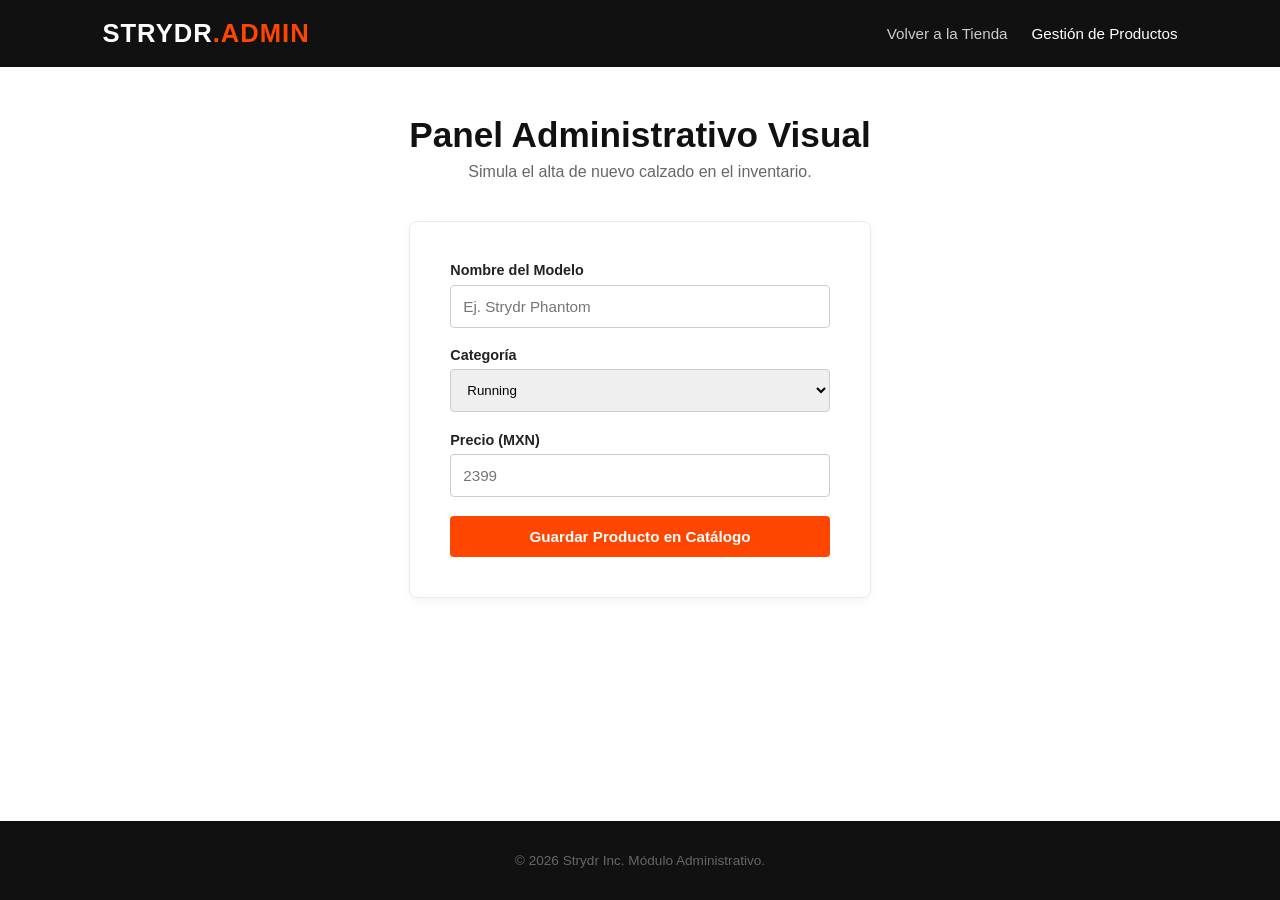
==== admin.html @ 7823e924 "CORRECIONES" ====
<!DOCTYPE html>
<html lang="es">

<head>
    <meta charset="UTF-8">
    <meta name="viewport" content="width=device-width, initial-scale=1.0">
    <title>Strydr | Panel Admin</title>
    <link rel="stylesheet" href="assets/css/styles.css">
</head>

<body>

    <header class="navbar">
        <div class="logo">STRYDR<span>.ADMIN</span></div>
        <nav class="nav-links">
            <a href="index.html">Volver a la Tienda</a>
            <a href="admin.html" class="active">Gestión de Productos</a>
        </nav>
    </header>

    <main class="container">
        <section class="page-header">
            <h2>Panel Administrativo Visual</h2>
            <p class="subtitle">Simula el alta de nuevo calzado en el inventario.</p>
        </section>

        <div class="form-container">
            <form id="adminForm" novalidate>
                <div class="form-group">
                    <label>Nombre del Modelo</label>
                    <input type="text" id="p-name" placeholder="Ej. Strydr Phantom">
                </div>
                <div class="form-group">
                    <label>Categoría</label>
                    <select id="p-cat" style="padding: 0.75rem; border: 1px solid #ccc; border-radius: 4px;">
                        <option>Running</option>
                        <option>Básquetbol</option>
                        <option>Moda Urbana</option>
                        <option>Training</option>
                    </select>
                </div>
                <div class="form-group">
                    <label>Precio (MXN)</label>
                    <input type="text" id="p-price" placeholder="2399">
                </div>
                <button type="submit" class="btn-primary w-full">Guardar Producto en Catálogo</button>
            </form>

            <div id="adminNotice" class="alert success" style="display: none; margin-top: 1rem;">
                ¡Producto agregado al inventario (simulado)! Redirigiendo al catálogo...
            </div>
        </div>
    </main>

    <footer class="footer">
        <p>&copy; 2026 Strydr Inc. Módulo Administrativo.</p>
    </footer>

    <script>
        document.getElementById('adminForm').addEventListener('submit', (e) => {
            e.preventDefault();
            document.getElementById('adminNotice').style.display = 'block';
            setTimeout(() => {
                window.location.href = 'catalogo.html';
            }, 1200);
        });
    </script>
</body>

</html>
---- assets/css/styles.css ----
:root {
  --primary: #111111;
  --accent: #ff4600;
  --bg-light: #f8f9fa;
  --text-main: #222222;
  --text-muted: #666666;
  --white: #ffffff;
}

* {
  margin: 0;
  padding: 0;
  box-sizing: border-box;
  font-family: 'Segoe UI', Roboto, Helvetica, Arial, sans-serif;
}

body {
  background-color: var(--white);
  color: var(--text-main);
  display: flex;
  flex-direction: column;
  min-height: 100vh;
}

/* Navbar */
.navbar {
  display: flex;
  justify-content: space-between;
  align-items: center;
  padding: 1.2rem 8%;
  background-color: var(--primary);
  color: var(--white);
}

.logo {
  font-size: 1.6rem;
  font-weight: 800;
  letter-spacing: 1px;
}

.logo span {
  color: var(--accent);
}

.nav-links {
  display: flex;
  align-items: center;
}

.nav-links a {
  color: #cccccc;
  text-decoration: none;
  margin-left: 1.5rem;
  font-size: 0.95rem;
  transition: color 0.2s ease;
}

.nav-links a:hover,
.nav-links a.active {
  color: var(--white);
}

.nav-links .btn-login {
  background-color: var(--accent);
  color: var(--white);
  padding: 0.5rem 1rem;
  border-radius: 4px;
}

/* Hero Section (Landing Page) */
.hero {
  flex: 1;
  display: flex;
  align-items: center;
  justify-content: center;
  padding: 6rem 8%;
  background: linear-gradient(135deg, #0d0d0d 0%, #1f1f1f 100%);
  color: var(--white);
  text-align: center;
}

.hero-content {
  max-width: 650px;
}

.badge {
  display: inline-block;
  background-color: rgba(255, 70, 0, 0.15);
  color: var(--accent);
  padding: 0.3rem 0.8rem;
  border-radius: 20px;
  font-size: 0.8rem;
  font-weight: 600;
  text-transform: uppercase;
  margin-bottom: 1.2rem;
}

.hero h1 {
  font-size: 3.5rem;
  letter-spacing: 2px;
  margin-bottom: 0.5rem;
}

.tagline {
  font-size: 1.4rem;
  color: var(--accent);
  font-weight: 600;
  margin-bottom: 1rem;
}

.description {
  color: #aaaaaa;
  font-size: 1.05rem;
  line-height: 1.6;
  margin-bottom: 2rem;
}

.hero-actions {
  display: flex;
  gap: 1rem;
  justify-content: center;
}


.container {
  max-width: 1100px;
  margin: 3rem auto;
  padding: 0 1.5rem;
  flex: 1;
}

.page-header {
  text-align: center;
  margin-bottom: 2.5rem;
}

.page-header h2 {
  font-size: 2.2rem;
  color: var(--primary);
  margin-bottom: 0.5rem;
}

.subtitle {
  color: var(--text-muted);
  font-size: 1rem;
}


.card-grid {
  display: grid;
  grid-template-columns: repeat(auto-fit, minmax(280px, 1fr));
  gap: 1.5rem;
}

.info-card {
  border: 1px solid #e9ecef;
  border-radius: 8px;
  padding: 1.8rem;
  background-color: var(--white);
  box-shadow: 0 4px 6px rgba(0, 0, 0, 0.03);
}

.info-card h3 {
  margin-bottom: 0.8rem;
  color: var(--accent);
}

.info-card p {
  line-height: 1.6;
  color: var(--text-muted);
}

/* Catálogo */
.product-grid {
  display: grid;
  grid-template-columns: repeat(auto-fit, minmax(240px, 1fr));
  gap: 2rem;
}

.product-card {
  border: 1px solid #e9ecef;
  border-radius: 8px;
  overflow: hidden;
  display: flex;
  flex-direction: column;
  background: var(--white);
  box-shadow: 0 4px 6px rgba(0, 0, 0, 0.04);
  transition: transform 0.2s ease, box-shadow 0.2s ease;
}

.product-card:hover {
  transform: translateY(-4px);
  box-shadow: 0 8px 15px rgba(0, 0, 0, 0.08);
}

.product-thumb {
  height: 180px;
  background-color: #f1f3f5;
  display: flex;
  align-items: center;
  justify-content: center;
  font-size: 1.2rem;
  color: #555;
  font-weight: 600;
}

.product-info {
  padding: 1.2rem;
  display: flex;
  flex-direction: column;
  flex: 1;
}

.product-info h3 {
  font-size: 1.15rem;
  margin-bottom: 0.4rem;
}

.product-info .category {
  font-size: 0.85rem;
  color: var(--text-muted);
  margin-bottom: 0.8rem;
}

.product-info .price {
  font-size: 1.25rem;
  font-weight: 700;
  color: var(--accent);
  margin-bottom: 1.2rem;
}

/* (Contacto / Login / Registro) */
.auth-card,
.form-container {
  max-width: 480px;
  margin: 0 auto;
  background: var(--white);
  border: 1px solid #e9ecef;
  padding: 2.5rem;
  border-radius: 8px;
  box-shadow: 0 4px 10px rgba(0, 0, 0, 0.04);
}

.form-group {
  margin-bottom: 1.2rem;
  display: flex;
  flex-direction: column;
}

.form-group label {
  font-weight: 600;
  font-size: 0.9rem;
  margin-bottom: 0.4rem;
}

.form-group input,
.form-group textarea {
  padding: 0.75rem;
  border: 1px solid #ccc;
  border-radius: 4px;
  font-size: 0.95rem;
}

.form-group input:focus,
.form-group textarea:focus {
  outline: none;
  border-color: var(--accent);
}

.auth-switch {
  text-align: center;
  margin-top: 1.5rem;
  font-size: 0.9rem;
}

.auth-switch a {
  color: var(--accent);
  text-decoration: none;
  font-weight: 600;
}

/* Detalle de Producto */
.back-link {
  display: inline-block;
  margin-bottom: 1.5rem;
  color: var(--accent);
  text-decoration: none;
  font-weight: 600;
}

.detail-container {
  display: flex;
  flex-wrap: wrap;
  gap: 3rem;
  background: var(--white);
  padding: 2rem;
  border: 1px solid #e9ecef;
  border-radius: 8px;
}

.detail-image {
  flex: 1;
  min-width: 280px;
  height: 320px;
  background-color: #f1f3f5;
  border-radius: 8px;
  display: flex;
  align-items: center;
  justify-content: center;
  font-size: 1.5rem;
  color: #888;
}

.detail-info {
  flex: 1.2;
  min-width: 280px;
}

.price-large {
  font-size: 1.8rem;
  font-weight: 700;
  color: var(--accent);
  margin: 0.8rem 0;
}

.detail-desc {
  line-height: 1.6;
  color: var(--text-muted);
  margin-bottom: 1.5rem;
}

.product-meta {
  margin-bottom: 1.5rem;
  font-size: 0.95rem;
}

/* Botones */
.btn-primary,
.btn-secondary {
  display: inline-block;
  padding: 0.75rem 1.5rem;
  border-radius: 4px;
  font-weight: 600;
  text-decoration: none;
  font-size: 0.95rem;
  text-align: center;
  border: none;
  cursor: pointer;
  transition: opacity 0.2s ease, background 0.2s ease;
}

.btn-primary {
  background-color: var(--accent);
  color: var(--white);
}

.btn-primary:hover {
  opacity: 0.9;
}

.btn-secondary {
  border: 1px solid #333333;
  color: #333333;
  background-color: transparent;
}

.btn-secondary:hover {
  background-color: #111111;
  color: var(--white);
}

.w-full {
  width: 100%;
}

/* Alertas Simuladas */
.alert {
  padding: 0.85rem;
  border-radius: 4px;
  margin-top: 1.2rem;
  font-size: 0.9rem;
  text-align: center;
}

.alert.success {
  background-color: #d4edda;
  color: #155724;
  border: 1px solid #c3e6cb;
}

.alert.info {
  background-color: #e2f0d9;
  color: #2b542c;
  border: 1px solid #c9e2b3;
}

.hidden {
  display: none;
}

.social-links {
  text-align: center;
  margin-top: 2rem;
  color: var(--text-muted);
}

.social-links a {
  color: var(--accent);
  text-decoration: none;
  font-weight: 600;
}

/* Footer */
.footer {
  background-color: var(--primary);
  color: var(--text-muted);
  text-align: center;
  padding: 2rem 0;
  font-size: 0.85rem;
  margin-top: auto;
}

/* Badge del Carrito en Navbar */
.cart-badge {
  background-color: var(--accent);
  color: var(--white);
  font-size: 0.75rem;
  padding: 2px 6px;
  border-radius: 50%;
  margin-left: 4px;
}

/* Filtros Visuales */
.filter-container {
  display: flex;
  justify-content: center;
  gap: 0.8rem;
  margin-bottom: 2rem;
  flex-wrap: wrap;
}

.btn-filter {
  padding: 0.5rem 1rem;
  border: 1px solid #ccc;
  background: var(--white);
  border-radius: 20px;
  cursor: pointer;
  font-weight: 600;
  transition: all 0.2s ease;
}

.btn-filter.active,
.btn-filter:hover {
  background-color: var(--primary);
  color: var(--white);
  border-color: var(--primary);
}

/* Tabla de Carrito */
.cart-table {
  width: 100%;
  border-collapse: collapse;
  margin-bottom: 2rem;
}

.cart-table th,
.cart-table td {
  padding: 1rem;
  text-align: left;
  border-bottom: 1px solid #e9ecef;
}

.cart-table th {
  background-color: #f8f9fa;
  font-weight: 700;
}

.cart-summary {
  background: #f8f9fa;
  padding: 1.5rem;
  border-radius: 8px;
  max-width: 350px;
  margin-left: auto;
}

.btn-danger {
  background-color: #dc3545;
  color: white;
  border: none;
  padding: 0.3rem 0.6rem;
  border-radius: 4px;
  cursor: pointer;
}
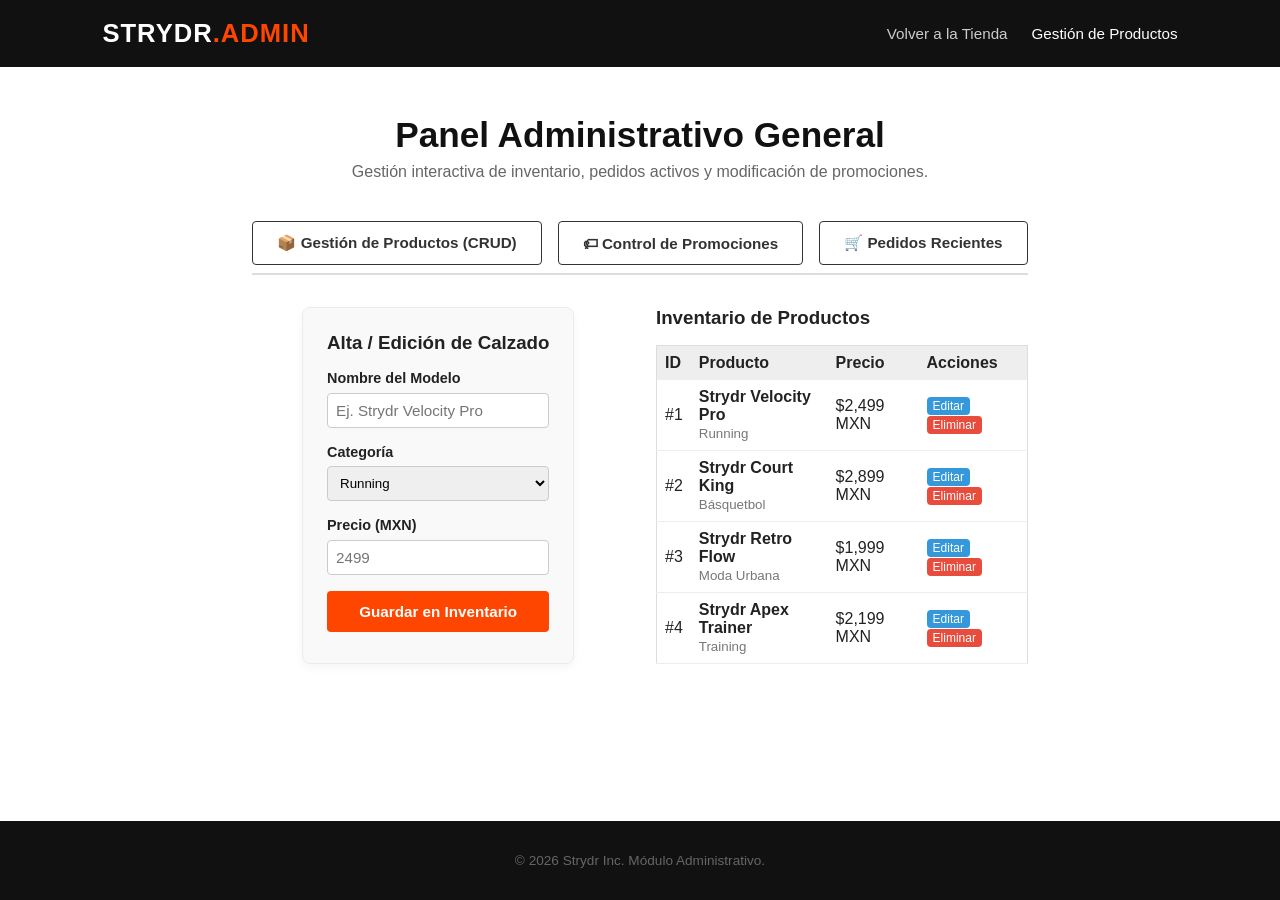
==== commit 084a6c60: "Correcciones" ====
--- a/admin.html
+++ b/admin.html
@@ -20,50 +20,260 @@
 
     <main class="container">
         <section class="page-header">
-            <h2>Panel Administrativo Visual</h2>
-            <p class="subtitle">Simula el alta de nuevo calzado en el inventario.</p>
+            <h2>Panel Administrativo General</h2>
+            <p class="subtitle">Gestión interactiva de inventario, pedidos activos y modificación de promociones.</p>
         </section>
 
-        <div class="form-container">
-            <form id="adminForm" novalidate>
-                <div class="form-group">
-                    <label>Nombre del Modelo</label>
-                    <input type="text" id="p-name" placeholder="Ej. Strydr Phantom">
+        <!-- Navegación por pestañas simples -->
+        <div
+            style="display: flex; gap: 1rem; margin-bottom: 2rem; border-bottom: 2px solid #ddd; padding-bottom: 0.5rem; flex-wrap: wrap;">
+            <button onclick="showTab('productos')" class="btn-secondary" style="cursor: pointer;">📦 Gestión de
+                Productos (CRUD)</button>
+            <button onclick="showTab('promociones')" class="btn-secondary" style="cursor: pointer;">🏷 Control de
+                Promociones</button>
+            <button onclick="showTab('pedidos')" class="btn-secondary" style="cursor: pointer;">🛒 Pedidos
+                Recientes</button>
+        </div>
+
+        <div id="alertNotification" class="alert success"
+            style="display: none; margin-bottom: 1.5rem; background: #2ecc71; color: white; padding: 0.75rem; border-radius: 4px;">
+        </div>
+
+        <!-- MÓDULO 1: GESTIÓN Y ALTA DE PRODUCTOS (CRUD) -->
+        <div id="tab-productos">
+            <div style="display: grid; grid-template-columns: repeat(auto-fit, minmax(300px, 1fr)); gap: 2rem;">
+                <!-- Formulario Alta / Edición -->
+                <div class="form-container" style="background: #f9f9f9; padding: 1.5rem; border-radius: 8px;">
+                    <h3>Alta / Edición de Calzado</h3>
+                    <form id="adminForm" style="margin-top: 1rem;">
+                        <input type="hidden" id="p-id-edit">
+                        <div class="form-group" style="margin-bottom: 1rem;">
+                            <label>Nombre del Modelo</label>
+                            <input type="text" id="p-name" placeholder="Ej. Strydr Velocity Pro" required
+                                style="width: 100%; padding: 0.5rem; border: 1px solid #ccc; border-radius: 4px;">
+                        </div>
+                        <div class="form-group" style="margin-bottom: 1rem;">
+                            <label>Categoría</label>
+                            <select id="p-cat"
+                                style="width: 100%; padding: 0.5rem; border: 1px solid #ccc; border-radius: 4px;">
+                                <option value="Running">Running</option>
+                                <option value="Básquetbol">Básquetbol</option>
+                                <option value="Moda Urbana">Moda Urbana</option>
+                                <option value="Training">Training</option>
+                            </select>
+                        </div>
+                        <div class="form-group" style="margin-bottom: 1rem;">
+                            <label>Precio (MXN)</label>
+                            <input type="number" id="p-price" placeholder="2499" required
+                                style="width: 100%; padding: 0.5rem; border: 1px solid #ccc; border-radius: 4px;">
+                        </div>
+                        <button type="submit" class="btn-primary" style="width: 100%; cursor: pointer;">Guardar en
+                            Inventario</button>
+                    </form>
                 </div>
-                <div class="form-group">
-                    <label>Categoría</label>
-                    <select id="p-cat" style="padding: 0.75rem; border: 1px solid #ccc; border-radius: 4px;">
-                        <option>Running</option>
-                        <option>Básquetbol</option>
-                        <option>Moda Urbana</option>
-                        <option>Training</option>
-                    </select>
+
+                <!-- Tabla Inventario -->
+                <div>
+                    <h3>Inventario de Productos</h3>
+                    <div style="overflow-x: auto; margin-top: 1rem;">
+                        <table
+                            style="width: 100%; border-collapse: collapse; background: white; border: 1px solid #ddd;">
+                            <thead>
+                                <tr style="background: #eee; text-align: left;">
+                                    <th style="padding: 0.5rem;">ID</th>
+                                    <th style="padding: 0.5rem;">Producto</th>
+                                    <th style="padding: 0.5rem;">Precio</th>
+                                    <th style="padding: 0.5rem;">Acciones</th>
+                                </tr>
+                            </thead>
+                            <tbody id="inventoryTableBody">
+                                <!-- Render dinámico -->
+                            </tbody>
+                        </table>
+                    </div>
                 </div>
-                <div class="form-group">
-                    <label>Precio (MXN)</label>
-                    <input type="text" id="p-price" placeholder="2399">
-                </div>
-                <button type="submit" class="btn-primary w-full">Guardar Producto en Catálogo</button>
-            </form>
-
-            <div id="adminNotice" class="alert success" style="display: none; margin-top: 1rem;">
-                ¡Producto agregado al inventario (simulado)! Redirigiendo al catálogo...
             </div>
         </div>
+
+        <!-- MÓDULO 2: CONTROL DE PROMOCIONES -->
+        <div id="tab-promociones" style="display: none;">
+            <div class="form-container"
+                style="max-width: 550px; background: #f9f9f9; padding: 1.5rem; border-radius: 8px;">
+                <h3>Modificar Promoción de Calzado</h3>
+                <form id="promoForm" style="margin-top: 1rem;">
+                    <div class="form-group" style="margin-bottom: 1rem;">
+                        <label>Seleccionar Calzado:</label>
+                        <select id="promo-product"
+                            style="width: 100%; padding: 0.5rem; font-weight: bold; border: 1px solid #ccc; border-radius: 4px;">
+                            <option value="1">1. Strydr Velocity Pro</option>
+                            <option value="2">2. Strydr Court King</option>
+                            <option value="3">3. Strydr Retro Flow</option>
+                            <option value="4">4. Strydr Apex Trainer</option>
+                            <option value="5">5. Strydr Air Marathon</option>
+                            <option value="6">6. Strydr Slam Dunk</option>
+                            <option value="7">7. Strydr Urban Street</option>
+                            <option value="8">8. Strydr Power Lift</option>
+                        </select>
+                    </div>
+
+                    <div class="form-group" style="margin-bottom: 1rem;">
+                        <label>Nueva Etiqueta Promocional:</label>
+                        <select id="promo-tag"
+                            style="width: 100%; padding: 0.5rem; border: 1px solid #ccc; border-radius: 4px;">
+                            <option value="none">Sin Promoción (Estándar)</option>
+                            <option value="Nuevo">🔥 Nuevo Lanzamiento</option>
+                            <option value="Oferta">⚡ Oferta Especial</option>
+                            <option value="15% Descuento">🏷 15% Descuento</option>
+                            <option value="20% Descuento">🏷 20% Descuento</option>
+                        </select>
+                    </div>
+
+                    <button type="submit" class="btn-primary" style="width: 100%; cursor: pointer;">Actualizar
+                        Promoción</button>
+                </form>
+            </div>
+        </div>
+
+        <!-- MÓDULO 3: PEDIDOS RECIENTES -->
+        <div id="tab-pedidos" style="display: none;">
+            <h3>Resumen de Pedidos del Sistema</h3>
+            <table style="width: 100%; border-collapse: collapse; margin-top: 1rem; background: white;">
+                <thead>
+                    <tr style="background: #eee; text-align: left;">
+                        <th style="padding: 0.5rem;">ID Pedido</th>
+                        <th style="padding: 0.5rem;">Cliente</th>
+                        <th style="padding: 0.5rem;">Total</th>
+                        <th style="padding: 0.5rem;">Estado</th>
+                    </tr>
+                </thead>
+                <tbody>
+                    <tr style="border-bottom: 1px solid #ddd;">
+                        <td style="padding: 0.5rem;">#ORD-9021</td>
+                        <td style="padding: 0.5rem;">Brayan López</td>
+                        <td style="padding: 0.5rem;">$2,499 MXN</td>
+                        <td style="padding: 0.5rem;"><span
+                                style="background: #2ecc71; color: white; padding: 2px 6px; border-radius: 4px; font-size: 0.8rem;">Completado</span>
+                        </td>
+                    </tr>
+                    <tr style="border-bottom: 1px solid #ddd;">
+                        <td style="padding: 0.5rem;">#ORD-9022</td>
+                        <td style="padding: 0.5rem;">María Gómez</td>
+                        <td style="padding: 0.5rem;">$4,898 MXN</td>
+                        <td style="padding: 0.5rem;"><span
+                                style="background: #f39c12; color: white; padding: 2px 6px; border-radius: 4px; font-size: 0.8rem;">En
+                                Proceso</span></td>
+                    </tr>
+                </tbody>
+            </table>
+        </div>
     </main>
 
-    <footer class="footer">
+    <footer class="footer" style="margin-top: 4rem;">
         <p>&copy; 2026 Strydr Inc. Módulo Administrativo.</p>
     </footer>
 
     <script>
+        const initialProducts = [
+            { id: 1, name: 'Strydr Velocity Pro', category: 'Running', price: 2499 },
+            { id: 2, name: 'Strydr Court King', category: 'Básquetbol', price: 2899 },
+            { id: 3, name: 'Strydr Retro Flow', category: 'Moda Urbana', price: 1999 },
+            { id: 4, name: 'Strydr Apex Trainer', category: 'Training', price: 2199 }
+        ];
+
+        function getInventory() {
+            return JSON.parse(localStorage.getItem('strydr_inventory')) || initialProducts;
+        }
+
+        function saveInventory(data) {
+            localStorage.setItem('strydr_inventory', JSON.stringify(data));
+        }
+
+        function showAlert(msg) {
+            const box = document.getElementById('alertNotification');
+            box.textContent = msg;
+            box.style.display = 'block';
+            setTimeout(() => { box.style.display = 'none'; }, 2500);
+        }
+
+        function renderInventory() {
+            const items = getInventory();
+            const tbody = document.getElementById('inventoryTableBody');
+            tbody.innerHTML = items.map((item, index) => `
+                <tr style="border-bottom: 1px solid #eee;">
+                    <td style="padding: 0.5rem;">#${item.id}</td>
+                    <td style="padding: 0.5rem;"><strong>${item.name}</strong><br><small style="color:#777;">${item.category}</small></td>
+                    <td style="padding: 0.5rem;">$${item.price.toLocaleString()} MXN</td>
+                    <td style="padding: 0.5rem;">
+                        <button onclick="editProduct(${index})" style="background: #3498db; color: white; border: none; padding: 2px 6px; border-radius: 4px; cursor: pointer; font-size: 0.75rem;">Editar</button>
+                        <button onclick="deleteProduct(${index})" style="background: #e74c3c; color: white; border: none; padding: 2px 6px; border-radius: 4px; cursor: pointer; font-size: 0.75rem;">Eliminar</button>
+                    </td>
+                </tr>
+            `).join('');
+        }
+
+        function deleteProduct(index) {
+            if (confirm('¿Seguro que deseas eliminar este producto del inventario?')) {
+                let items = getInventory();
+                items.splice(index, 1);
+                saveInventory(items);
+                renderInventory();
+                showAlert('¡Producto eliminado con éxito (Simulado)!');
+            }
+        }
+
+        function editProduct(index) {
+            const items = getInventory();
+            const p = items[index];
+            document.getElementById('p-id-edit').value = index;
+            document.getElementById('p-name').value = p.name;
+            document.getElementById('p-cat').value = p.category;
+            document.getElementById('p-price').value = p.price;
+            showAlert('Modo edición activado. Modifica los campos y presiona guardar.');
+        }
+
         document.getElementById('adminForm').addEventListener('submit', (e) => {
             e.preventDefault();
-            document.getElementById('adminNotice').style.display = 'block';
-            setTimeout(() => {
-                window.location.href = 'catalogo.html';
-            }, 1200);
+            const editIndex = document.getElementById('p-id-edit').value;
+            let items = getInventory();
+
+            const name = document.getElementById('p-name').value;
+            const category = document.getElementById('p-cat').value;
+            const price = parseFloat(document.getElementById('p-price').value);
+
+            if (editIndex !== '') {
+                items[editIndex] = { ...items[editIndex], name, category, price };
+                document.getElementById('p-id-edit').value = '';
+                showAlert('¡Producto editado con éxito (Simulado)!');
+            } else {
+                items.push({ id: Date.now(), name, category, price });
+                showAlert('¡Nuevo producto registrado en inventario (Simulado)!');
+            }
+
+            saveInventory(items);
+            document.getElementById('adminForm').reset();
+            renderInventory();
         });
+
+        document.getElementById('promoForm').addEventListener('submit', (e) => {
+            e.preventDefault();
+            const productId = document.getElementById('promo-product').value;
+            const newTag = document.getElementById('promo-tag').value;
+
+            let customPromos = JSON.parse(localStorage.getItem('strydr_promos')) || {};
+            customPromos[productId] = newTag;
+            localStorage.setItem('strydr_promos', JSON.stringify(customPromos));
+
+            showAlert('¡Estado promocional actualizado correctamente (Simulado)! Redirigiendo...');
+            setTimeout(() => { window.location.href = 'catalogo.html'; }, 1000);
+        });
+
+        function showTab(tabName) {
+            document.getElementById('tab-productos').style.display = tabName === 'productos' ? 'block' : 'none';
+            document.getElementById('tab-promociones').style.display = tabName === 'promociones' ? 'block' : 'none';
+            document.getElementById('tab-pedidos').style.display = tabName === 'pedidos' ? 'block' : 'none';
+        }
+
+        document.addEventListener('DOMContentLoaded', renderInventory);
     </script>
 </body>
 
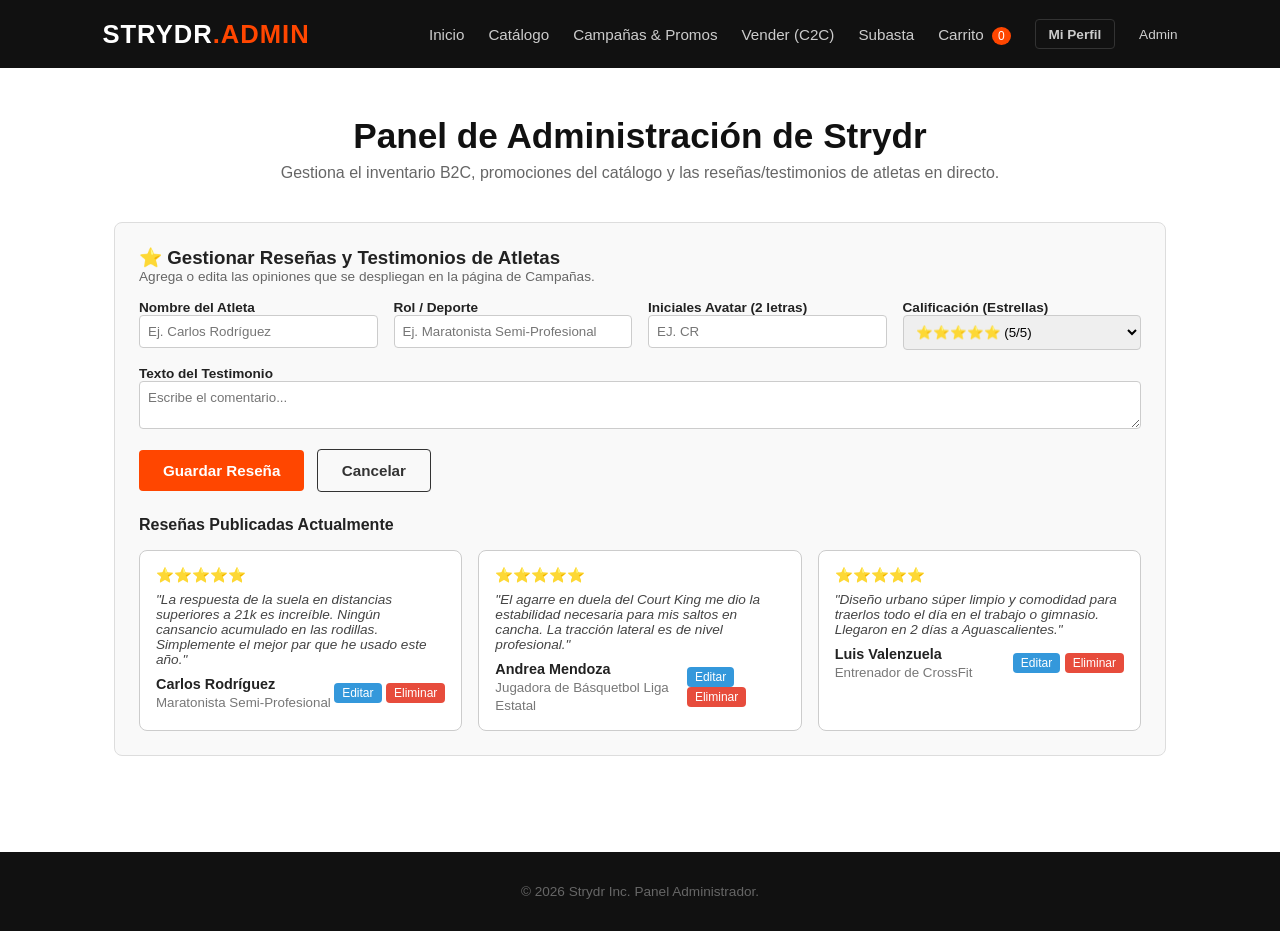
==== commit a58a100a: "correcion" ====
--- a/admin.html
+++ b/admin.html
@@ -4,7 +4,7 @@
 <head>
     <meta charset="UTF-8">
     <meta name="viewport" content="width=device-width, initial-scale=1.0">
-    <title>Strydr | Panel Admin</title>
+    <title>Strydr | Panel Administrador</title>
     <link rel="stylesheet" href="assets/css/styles.css">
 </head>
 
@@ -13,267 +13,181 @@
     <header class="navbar">
         <div class="logo">STRYDR<span>.ADMIN</span></div>
         <nav class="nav-links">
-            <a href="index.html">Volver a la Tienda</a>
-            <a href="admin.html" class="active">Gestión de Productos</a>
+            <a href="index.html">Inicio</a>
+            <a href="catalogo.html">Catálogo</a>
+            <a href="campana.html">Campañas & Promos</a>
+            <a href="publicar.html">Vender (C2C)</a>
+            <a href="subasta.html">Subasta</a>
+            <a href="carrito.html">Carrito <span class="cart-badge" id="cartCount">0</span></a>
+            <a href="perfil.html" class="btn-secondary" style="padding: 0.4rem 0.8rem; font-size: 0.85rem;">Mi
+                Perfil</a>
+            <a href="admin.html" class="active" style="font-size: 0.85rem; opacity: 0.8;">Admin</a>
         </nav>
     </header>
 
     <main class="container">
         <section class="page-header">
-            <h2>Panel Administrativo General</h2>
-            <p class="subtitle">Gestión interactiva de inventario, pedidos activos y modificación de promociones.</p>
+            <h2>Panel de Administración de Strydr</h2>
+            <p class="subtitle">Gestiona el inventario B2C, promociones del catálogo y las reseñas/testimonios de
+                atletas en directo.</p>
         </section>
 
-        <!-- Navegación por pestañas simples -->
-        <div
-            style="display: flex; gap: 1rem; margin-bottom: 2rem; border-bottom: 2px solid #ddd; padding-bottom: 0.5rem; flex-wrap: wrap;">
-            <button onclick="showTab('productos')" class="btn-secondary" style="cursor: pointer;">📦 Gestión de
-                Productos (CRUD)</button>
-            <button onclick="showTab('promociones')" class="btn-secondary" style="cursor: pointer;">🏷 Control de
-                Promociones</button>
-            <button onclick="showTab('pedidos')" class="btn-secondary" style="cursor: pointer;">🛒 Pedidos
-                Recientes</button>
-        </div>
+        <!-- MÓDULO 1: GESTIÓN DE RESEÑAS Y TESTIMONIOS -->
+        <section
+            style="background: #f9f9f9; padding: 1.5rem; border-radius: 8px; margin-bottom: 3rem; border: 1px solid #ddd;">
+            <h3 id="tFormTitle">⭐ Gestionar Reseñas y Testimonios de Atletas</h3>
+            <p style="color: #666; font-size: 0.85rem; margin-bottom: 1rem;">Agrega o edita las opiniones que se
+                despliegan en la página de Campañas.</p>
 
-        <div id="alertNotification" class="alert success"
-            style="display: none; margin-bottom: 1.5rem; background: #2ecc71; color: white; padding: 0.75rem; border-radius: 4px;">
-        </div>
+            <form id="testimonialForm" novalidate
+                style="display: grid; grid-template-columns: repeat(auto-fit, minmax(200px, 1fr)); gap: 1rem; margin-bottom: 1.5rem;">
+                <input type="hidden" id="tEditIndex" value="-1">
+                <div>
+                    <label style="display: block; font-size: 0.85rem; font-weight: bold;">Nombre del Atleta</label>
+                    <input type="text" id="tName" placeholder="Ej. Carlos Rodríguez"
+                        style="width: 100%; padding: 0.5rem; border: 1px solid #ccc; border-radius: 4px;">
+                </div>
+                <div>
+                    <label style="display: block; font-size: 0.85rem; font-weight: bold;">Rol / Deporte</label>
+                    <input type="text" id="tRole" placeholder="Ej. Maratonista Semi-Profesional"
+                        style="width: 100%; padding: 0.5rem; border: 1px solid #ccc; border-radius: 4px;">
+                </div>
+                <div>
+                    <label style="display: block; font-size: 0.85rem; font-weight: bold;">Iniciales Avatar (2
+                        letras)</label>
+                    <input type="text" id="tInitials" placeholder="Ej. CR" maxlength="2"
+                        style="width: 100%; padding: 0.5rem; border: 1px solid #ccc; border-radius: 4px; text-transform: uppercase;">
+                </div>
+                <div>
+                    <label style="display: block; font-size: 0.85rem; font-weight: bold;">Calificación
+                        (Estrellas)</label>
+                    <select id="tStars"
+                        style="width: 100%; padding: 0.5rem; border: 1px solid #ccc; border-radius: 4px;">
+                        <option value="⭐⭐⭐⭐⭐">⭐⭐⭐⭐⭐ (5/5)</option>
+                        <option value="⭐⭐⭐⭐">⭐⭐⭐⭐ (4/5)</option>
+                        <option value="⭐⭐⭐">⭐⭐⭐ (3/5)</option>
+                    </select>
+                </div>
+                <div style="grid-column: 1 / -1;">
+                    <label style="display: block; font-size: 0.85rem; font-weight: bold;">Texto del Testimonio</label>
+                    <textarea id="tText" rows="2" placeholder="Escribe el comentario..."
+                        style="width: 100%; padding: 0.5rem; border: 1px solid #ccc; border-radius: 4px;"></textarea>
+                </div>
+                <div style="grid-column: 1 / -1;">
+                    <button type="submit" id="tSubmitBtn" class="btn-primary" style="cursor: pointer;">Guardar
+                        Reseña</button>
+                    <button type="button" onclick="resetTestimonialForm()" class="btn-secondary"
+                        style="cursor: pointer; margin-left: 0.5rem;">Cancelar</button>
+                </div>
+            </form>
 
-        <!-- MÓDULO 1: GESTIÓN Y ALTA DE PRODUCTOS (CRUD) -->
-        <div id="tab-productos">
-            <div style="display: grid; grid-template-columns: repeat(auto-fit, minmax(300px, 1fr)); gap: 2rem;">
-                <!-- Formulario Alta / Edición -->
-                <div class="form-container" style="background: #f9f9f9; padding: 1.5rem; border-radius: 8px;">
-                    <h3>Alta / Edición de Calzado</h3>
-                    <form id="adminForm" style="margin-top: 1rem;">
-                        <input type="hidden" id="p-id-edit">
-                        <div class="form-group" style="margin-bottom: 1rem;">
-                            <label>Nombre del Modelo</label>
-                            <input type="text" id="p-name" placeholder="Ej. Strydr Velocity Pro" required
-                                style="width: 100%; padding: 0.5rem; border: 1px solid #ccc; border-radius: 4px;">
-                        </div>
-                        <div class="form-group" style="margin-bottom: 1rem;">
-                            <label>Categoría</label>
-                            <select id="p-cat"
-                                style="width: 100%; padding: 0.5rem; border: 1px solid #ccc; border-radius: 4px;">
-                                <option value="Running">Running</option>
-                                <option value="Básquetbol">Básquetbol</option>
-                                <option value="Moda Urbana">Moda Urbana</option>
-                                <option value="Training">Training</option>
-                            </select>
-                        </div>
-                        <div class="form-group" style="margin-bottom: 1rem;">
-                            <label>Precio (MXN)</label>
-                            <input type="number" id="p-price" placeholder="2499" required
-                                style="width: 100%; padding: 0.5rem; border: 1px solid #ccc; border-radius: 4px;">
-                        </div>
-                        <button type="submit" class="btn-primary" style="width: 100%; cursor: pointer;">Guardar en
-                            Inventario</button>
-                    </form>
-                </div>
-
-                <!-- Tabla Inventario -->
-                <div>
-                    <h3>Inventario de Productos</h3>
-                    <div style="overflow-x: auto; margin-top: 1rem;">
-                        <table
-                            style="width: 100%; border-collapse: collapse; background: white; border: 1px solid #ddd;">
-                            <thead>
-                                <tr style="background: #eee; text-align: left;">
-                                    <th style="padding: 0.5rem;">ID</th>
-                                    <th style="padding: 0.5rem;">Producto</th>
-                                    <th style="padding: 0.5rem;">Precio</th>
-                                    <th style="padding: 0.5rem;">Acciones</th>
-                                </tr>
-                            </thead>
-                            <tbody id="inventoryTableBody">
-                                <!-- Render dinámico -->
-                            </tbody>
-                        </table>
-                    </div>
-                </div>
+            <h4>Reseñas Publicadas Actualmente</h4>
+            <div id="adminTestimonialsList"
+                style="display: grid; grid-template-columns: repeat(auto-fit, minmax(260px, 1fr)); gap: 1rem; margin-top: 1rem;">
+                <!-- Lista de testimonios renderizados -->
             </div>
-        </div>
-
-        <!-- MÓDULO 2: CONTROL DE PROMOCIONES -->
-        <div id="tab-promociones" style="display: none;">
-            <div class="form-container"
-                style="max-width: 550px; background: #f9f9f9; padding: 1.5rem; border-radius: 8px;">
-                <h3>Modificar Promoción de Calzado</h3>
-                <form id="promoForm" style="margin-top: 1rem;">
-                    <div class="form-group" style="margin-bottom: 1rem;">
-                        <label>Seleccionar Calzado:</label>
-                        <select id="promo-product"
-                            style="width: 100%; padding: 0.5rem; font-weight: bold; border: 1px solid #ccc; border-radius: 4px;">
-                            <option value="1">1. Strydr Velocity Pro</option>
-                            <option value="2">2. Strydr Court King</option>
-                            <option value="3">3. Strydr Retro Flow</option>
-                            <option value="4">4. Strydr Apex Trainer</option>
-                            <option value="5">5. Strydr Air Marathon</option>
-                            <option value="6">6. Strydr Slam Dunk</option>
-                            <option value="7">7. Strydr Urban Street</option>
-                            <option value="8">8. Strydr Power Lift</option>
-                        </select>
-                    </div>
-
-                    <div class="form-group" style="margin-bottom: 1rem;">
-                        <label>Nueva Etiqueta Promocional:</label>
-                        <select id="promo-tag"
-                            style="width: 100%; padding: 0.5rem; border: 1px solid #ccc; border-radius: 4px;">
-                            <option value="none">Sin Promoción (Estándar)</option>
-                            <option value="Nuevo">🔥 Nuevo Lanzamiento</option>
-                            <option value="Oferta">⚡ Oferta Especial</option>
-                            <option value="15% Descuento">🏷 15% Descuento</option>
-                            <option value="20% Descuento">🏷 20% Descuento</option>
-                        </select>
-                    </div>
-
-                    <button type="submit" class="btn-primary" style="width: 100%; cursor: pointer;">Actualizar
-                        Promoción</button>
-                </form>
-            </div>
-        </div>
-
-        <!-- MÓDULO 3: PEDIDOS RECIENTES -->
-        <div id="tab-pedidos" style="display: none;">
-            <h3>Resumen de Pedidos del Sistema</h3>
-            <table style="width: 100%; border-collapse: collapse; margin-top: 1rem; background: white;">
-                <thead>
-                    <tr style="background: #eee; text-align: left;">
-                        <th style="padding: 0.5rem;">ID Pedido</th>
-                        <th style="padding: 0.5rem;">Cliente</th>
-                        <th style="padding: 0.5rem;">Total</th>
-                        <th style="padding: 0.5rem;">Estado</th>
-                    </tr>
-                </thead>
-                <tbody>
-                    <tr style="border-bottom: 1px solid #ddd;">
-                        <td style="padding: 0.5rem;">#ORD-9021</td>
-                        <td style="padding: 0.5rem;">Brayan López</td>
-                        <td style="padding: 0.5rem;">$2,499 MXN</td>
-                        <td style="padding: 0.5rem;"><span
-                                style="background: #2ecc71; color: white; padding: 2px 6px; border-radius: 4px; font-size: 0.8rem;">Completado</span>
-                        </td>
-                    </tr>
-                    <tr style="border-bottom: 1px solid #ddd;">
-                        <td style="padding: 0.5rem;">#ORD-9022</td>
-                        <td style="padding: 0.5rem;">María Gómez</td>
-                        <td style="padding: 0.5rem;">$4,898 MXN</td>
-                        <td style="padding: 0.5rem;"><span
-                                style="background: #f39c12; color: white; padding: 2px 6px; border-radius: 4px; font-size: 0.8rem;">En
-                                Proceso</span></td>
-                    </tr>
-                </tbody>
-            </table>
-        </div>
+        </section>
     </main>
 
-    <footer class="footer" style="margin-top: 4rem;">
-        <p>&copy; 2026 Strydr Inc. Módulo Administrativo.</p>
+    <footer class="footer">
+        <p>&copy; 2026 Strydr Inc. Panel Administrador.</p>
     </footer>
 
     <script>
-        const initialProducts = [
-            { id: 1, name: 'Strydr Velocity Pro', category: 'Running', price: 2499 },
-            { id: 2, name: 'Strydr Court King', category: 'Básquetbol', price: 2899 },
-            { id: 3, name: 'Strydr Retro Flow', category: 'Moda Urbana', price: 1999 },
-            { id: 4, name: 'Strydr Apex Trainer', category: 'Training', price: 2199 }
+        const defaultTestimonials = [
+            { id: 1, name: "Carlos Rodríguez", role: "Maratonista Semi-Profesional", initials: "CR", color: "#e67e22", stars: "⭐⭐⭐⭐⭐", text: "La respuesta de la suela en distancias superiores a 21k es increíble. Ningún cansancio acumulado en las rodillas. Simplemente el mejor par que he usado este año." },
+            { id: 2, name: "Andrea Mendoza", role: "Jugadora de Básquetbol Liga Estatal", initials: "AM", color: "#2980b9", stars: "⭐⭐⭐⭐⭐", text: "El agarre en duela del Court King me dio la estabilidad necesaria para mis saltos en cancha. La tracción lateral es de nivel profesional." },
+            { id: 3, name: "Luis Valenzuela", role: "Entrenador de CrossFit", initials: "LV", color: "#27ae60", stars: "⭐⭐⭐⭐⭐", text: "Diseño urbano súper limpio y comodidad para traerlos todo el día en el trabajo o gimnasio. Llegaron en 2 días a Aguascalientes." }
         ];
 
-        function getInventory() {
-            return JSON.parse(localStorage.getItem('strydr_inventory')) || initialProducts;
+        function getTestimonials() {
+            return JSON.parse(localStorage.getItem('strydr_testimonials')) || defaultTestimonials;
         }
 
-        function saveInventory(data) {
-            localStorage.setItem('strydr_inventory', JSON.stringify(data));
-        }
+        function renderAdminTestimonials() {
+            const list = getTestimonials();
+            const container = document.getElementById('adminTestimonialsList');
 
-        function showAlert(msg) {
-            const box = document.getElementById('alertNotification');
-            box.textContent = msg;
-            box.style.display = 'block';
-            setTimeout(() => { box.style.display = 'none'; }, 2500);
-        }
-
-        function renderInventory() {
-            const items = getInventory();
-            const tbody = document.getElementById('inventoryTableBody');
-            tbody.innerHTML = items.map((item, index) => `
-                <tr style="border-bottom: 1px solid #eee;">
-                    <td style="padding: 0.5rem;">#${item.id}</td>
-                    <td style="padding: 0.5rem;"><strong>${item.name}</strong><br><small style="color:#777;">${item.category}</small></td>
-                    <td style="padding: 0.5rem;">$${item.price.toLocaleString()} MXN</td>
-                    <td style="padding: 0.5rem;">
-                        <button onclick="editProduct(${index})" style="background: #3498db; color: white; border: none; padding: 2px 6px; border-radius: 4px; cursor: pointer; font-size: 0.75rem;">Editar</button>
-                        <button onclick="deleteProduct(${index})" style="background: #e74c3c; color: white; border: none; padding: 2px 6px; border-radius: 4px; cursor: pointer; font-size: 0.75rem;">Eliminar</button>
-                    </td>
-                </tr>
+            container.innerHTML = list.map((t, index) => `
+                <div style="background: white; border: 1px solid #ccc; padding: 1rem; border-radius: 8px;">
+                    <div style="color: #f39c12; font-size: 0.9rem;">${t.stars}</div>
+                    <p style="font-size: 0.85rem; font-style: italic; margin: 0.5rem 0; color: #444;">"${t.text}"</p>
+                    <div style="display: flex; justify-content: space-between; align-items: center; margin-top: 0.5rem;">
+                        <div>
+                            <strong style="font-size: 0.9rem;">${t.name}</strong><br>
+                            <small style="color: #777;">${t.role}</small>
+                        </div>
+                        <div>
+                            <button onclick="editTestimonial(${index})" style="background: #3498db; color: white; border: none; padding: 3px 8px; border-radius: 4px; cursor: pointer; font-size: 0.75rem;">Editar</button>
+                            <button onclick="deleteTestimonial(${index})" style="background: #e74c3c; color: white; border: none; padding: 3px 8px; border-radius: 4px; cursor: pointer; font-size: 0.75rem;">Eliminar</button>
+                        </div>
+                    </div>
+                </div>
             `).join('');
         }
 
-        function deleteProduct(index) {
-            if (confirm('¿Seguro que deseas eliminar este producto del inventario?')) {
-                let items = getInventory();
-                items.splice(index, 1);
-                saveInventory(items);
-                renderInventory();
-                showAlert('¡Producto eliminado con éxito (Simulado)!');
+        document.getElementById('testimonialForm').addEventListener('submit', (e) => {
+            e.preventDefault();
+            const editIdx = parseInt(document.getElementById('tEditIndex').value);
+            const name = document.getElementById('tName').value.trim() || 'Atleta Anónimo';
+            const role = document.getElementById('tRole').value.trim() || 'Atleta Strydr';
+            const initials = (document.getElementById('tInitials').value.trim() || name.substring(0, 2)).toUpperCase();
+            const stars = document.getElementById('tStars').value;
+            const text = document.getElementById('tText').value.trim() || 'Excelente calzado deportivo.';
+
+            let list = getTestimonials();
+
+            if (editIdx >= 0) {
+                list[editIdx] = { ...list[editIdx], name, role, initials, stars, text };
+            } else {
+                const colors = ["#e67e22", "#2980b9", "#27ae60", "#8e44ad", "#d35400"];
+                const color = colors[Math.floor(Math.random() * colors.length)];
+                list.unshift({ id: Date.now(), name, role, initials, color, stars, text });
+            }
+
+            localStorage.setItem('strydr_testimonials', JSON.stringify(list));
+            resetTestimonialForm();
+            renderAdminTestimonials();
+        });
+
+        function editTestimonial(index) {
+            const list = getTestimonials();
+            const t = list[index];
+
+            document.getElementById('tEditIndex').value = index;
+            document.getElementById('tName').value = t.name;
+            document.getElementById('tRole').value = t.role;
+            document.getElementById('tInitials').value = t.initials;
+            document.getElementById('tStars').value = t.stars;
+            document.getElementById('tText').value = t.text;
+
+            document.getElementById('tFormTitle').textContent = "✏️ Editar Reseña de Atleta";
+            document.getElementById('tSubmitBtn').textContent = "Actualizar Reseña";
+        }
+
+        function deleteTestimonial(index) {
+            if (confirm('¿Deseas eliminar esta reseña de la página?')) {
+                let list = getTestimonials();
+                list.splice(index, 1);
+                localStorage.setItem('strydr_testimonials', JSON.stringify(list));
+                renderAdminTestimonials();
             }
         }
 
-        function editProduct(index) {
-            const items = getInventory();
-            const p = items[index];
-            document.getElementById('p-id-edit').value = index;
-            document.getElementById('p-name').value = p.name;
-            document.getElementById('p-cat').value = p.category;
-            document.getElementById('p-price').value = p.price;
-            showAlert('Modo edición activado. Modifica los campos y presiona guardar.');
+        function resetTestimonialForm() {
+            document.getElementById('testimonialForm').reset();
+            document.getElementById('tEditIndex').value = "-1";
+            document.getElementById('tFormTitle').textContent = "⭐ Gestionar Reseñas y Testimonios de Atletas";
+            document.getElementById('tSubmitBtn').textContent = "Guardar Reseña";
         }
 
-        document.getElementById('adminForm').addEventListener('submit', (e) => {
-            e.preventDefault();
-            const editIndex = document.getElementById('p-id-edit').value;
-            let items = getInventory();
-
-            const name = document.getElementById('p-name').value;
-            const category = document.getElementById('p-cat').value;
-            const price = parseFloat(document.getElementById('p-price').value);
-
-            if (editIndex !== '') {
-                items[editIndex] = { ...items[editIndex], name, category, price };
-                document.getElementById('p-id-edit').value = '';
-                showAlert('¡Producto editado con éxito (Simulado)!');
-            } else {
-                items.push({ id: Date.now(), name, category, price });
-                showAlert('¡Nuevo producto registrado en inventario (Simulado)!');
-            }
-
-            saveInventory(items);
-            document.getElementById('adminForm').reset();
-            renderInventory();
+        document.addEventListener('DOMContentLoaded', () => {
+            renderAdminTestimonials();
+            const cart = JSON.parse(localStorage.getItem('strydr_cart')) || [];
+            const totalItems = cart.reduce((sum, item) => sum + item.quantity, 0);
+            const badge = document.getElementById('cartCount');
+            if (badge) badge.textContent = totalItems;
         });
-
-        document.getElementById('promoForm').addEventListener('submit', (e) => {
-            e.preventDefault();
-            const productId = document.getElementById('promo-product').value;
-            const newTag = document.getElementById('promo-tag').value;
-
-            let customPromos = JSON.parse(localStorage.getItem('strydr_promos')) || {};
-            customPromos[productId] = newTag;
-            localStorage.setItem('strydr_promos', JSON.stringify(customPromos));
-
-            showAlert('¡Estado promocional actualizado correctamente (Simulado)! Redirigiendo...');
-            setTimeout(() => { window.location.href = 'catalogo.html'; }, 1000);
-        });
-
-        function showTab(tabName) {
-            document.getElementById('tab-productos').style.display = tabName === 'productos' ? 'block' : 'none';
-            document.getElementById('tab-promociones').style.display = tabName === 'promociones' ? 'block' : 'none';
-            document.getElementById('tab-pedidos').style.display = tabName === 'pedidos' ? 'block' : 'none';
-        }
-
-        document.addEventListener('DOMContentLoaded', renderInventory);
     </script>
 </body>
 
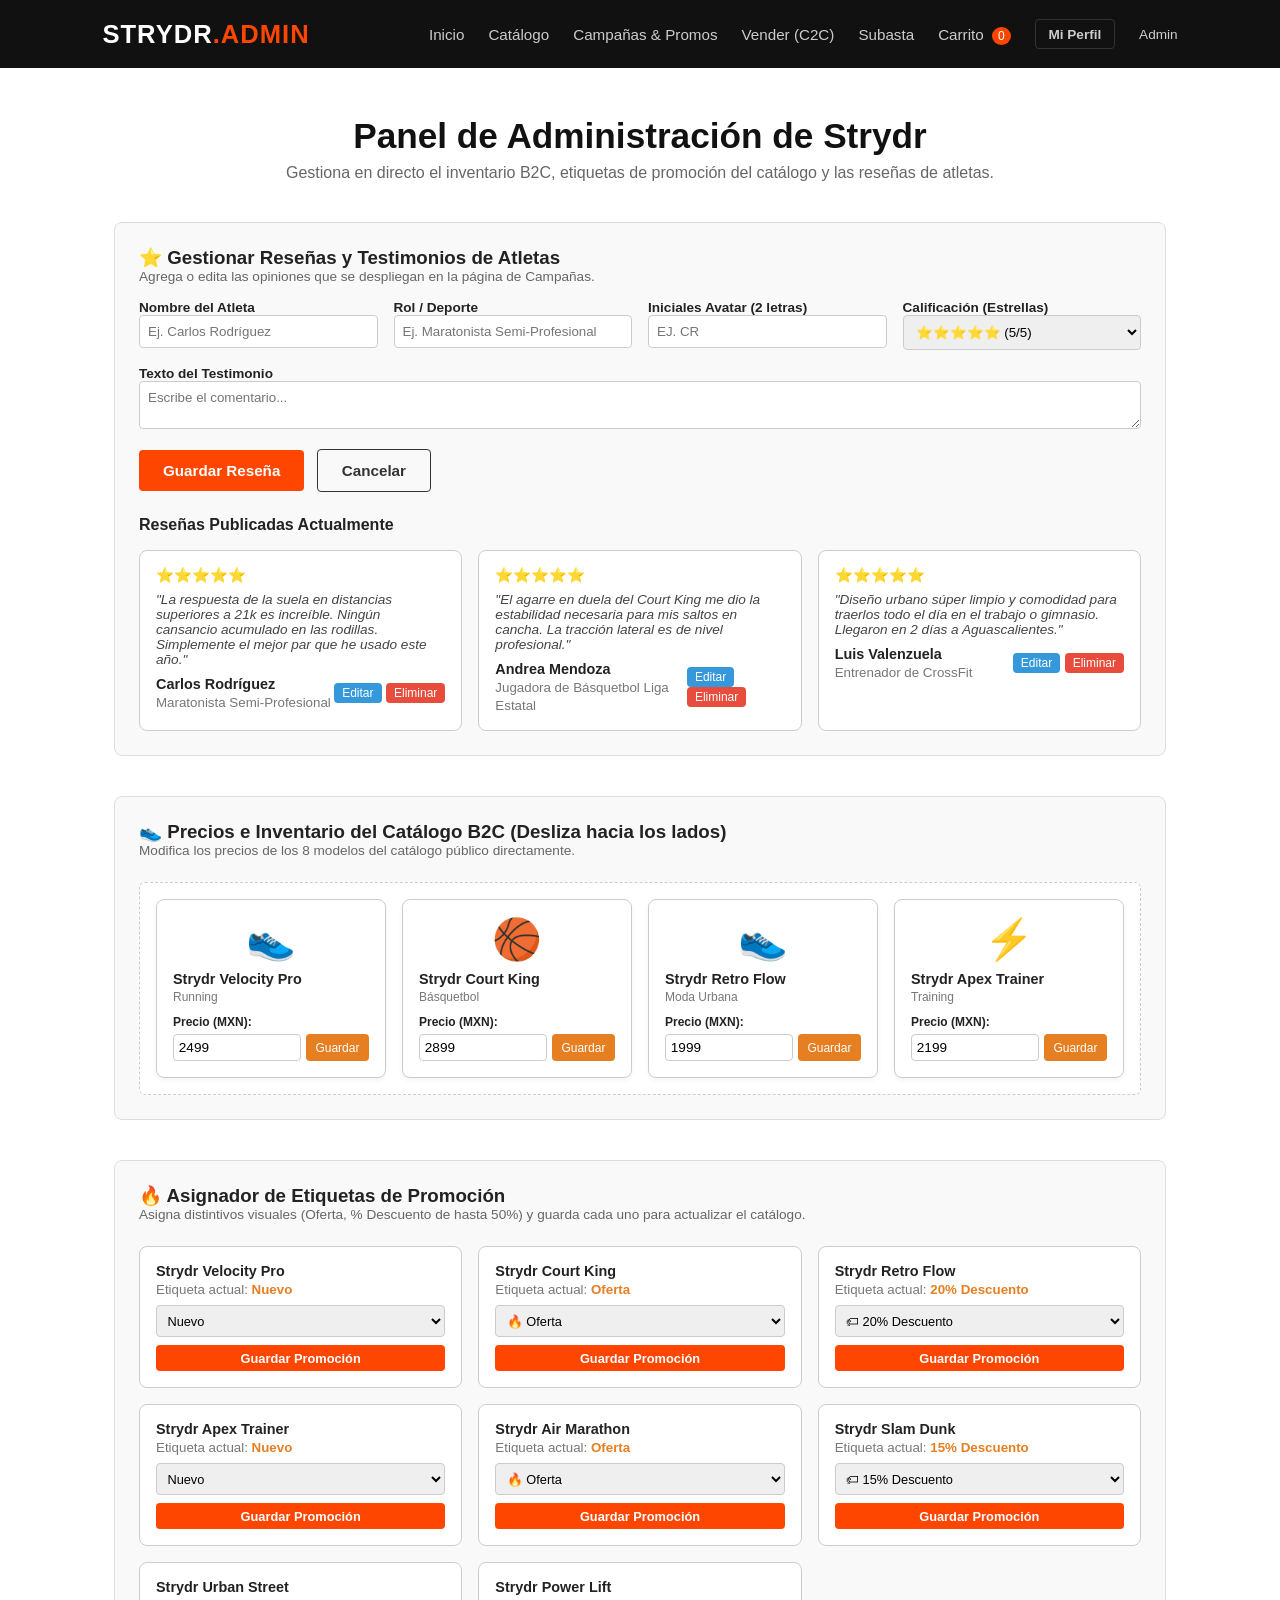
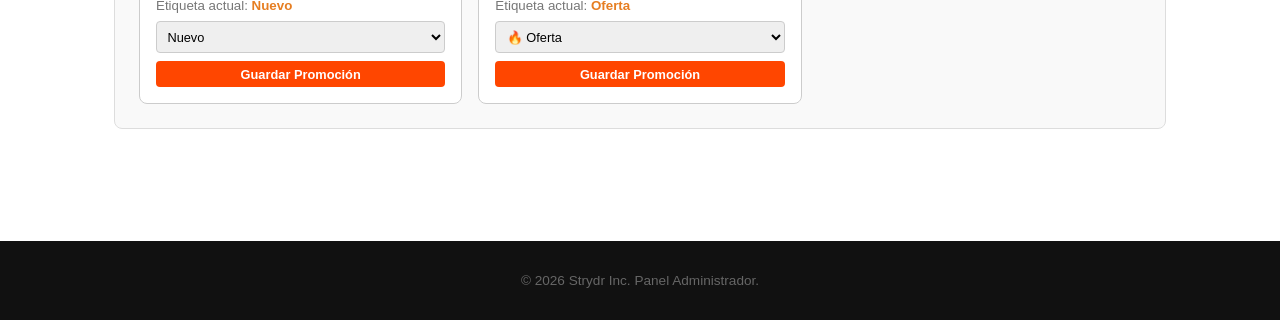
==== commit 0e876e96: "act" ====
--- a/admin.html
+++ b/admin.html
@@ -25,16 +25,16 @@
         </nav>
     </header>
 
-    <main class="container">
+    <main class="container" style="padding-bottom: 4rem;">
         <section class="page-header">
             <h2>Panel de Administración de Strydr</h2>
-            <p class="subtitle">Gestiona el inventario B2C, promociones del catálogo y las reseñas/testimonios de
-                atletas en directo.</p>
+            <p class="subtitle">Gestiona en directo el inventario B2C, etiquetas de promoción del catálogo y las reseñas
+                de atletas.</p>
         </section>
 
         <!-- MÓDULO 1: GESTIÓN DE RESEÑAS Y TESTIMONIOS -->
         <section
-            style="background: #f9f9f9; padding: 1.5rem; border-radius: 8px; margin-bottom: 3rem; border: 1px solid #ddd;">
+            style="background: #f9f9f9; padding: 1.5rem; border-radius: 8px; margin-bottom: 2.5rem; border: 1px solid #ddd;">
             <h3 id="tFormTitle">⭐ Gestionar Reseñas y Testimonios de Atletas</h3>
             <p style="color: #666; font-size: 0.85rem; margin-bottom: 1rem;">Agrega o edita las opiniones que se
                 despliegan en la página de Campañas.</p>
@@ -84,7 +84,33 @@
             <h4>Reseñas Publicadas Actualmente</h4>
             <div id="adminTestimonialsList"
                 style="display: grid; grid-template-columns: repeat(auto-fit, minmax(260px, 1fr)); gap: 1rem; margin-top: 1rem;">
-                <!-- Lista de testimonios renderizados -->
+            </div>
+        </section>
+
+        <!-- MÓDULO 2: GESTIÓN DE INVENTARIO B2C CON SCROLL HORIZONTAL DE LOS 8 MODELOS -->
+        <section
+            style="background: #f9f9f9; padding: 1.5rem; border-radius: 8px; margin-bottom: 2.5rem; border: 1px solid #ddd;">
+            <h3>👟 Precios e Inventario del Catálogo B2C (Desliza hacia los lados)</h3>
+            <p style="color: #666; font-size: 0.85rem; margin-bottom: 1.5rem;">Modifica los precios de los 8 modelos del
+                catálogo público directamente.</p>
+
+            <div
+                style="overflow-x: auto; padding-bottom: 0.75rem; border: 1px dashed #ccc; background: #fff; padding: 1rem; border-radius: 6px;">
+                <div id="adminInventoryList" style="display: flex; gap: 1rem; width: max-content;">
+                    <!-- Se inyectan los 8 productos con scroll lateral -->
+                </div>
+            </div>
+        </section>
+
+        <!-- MÓDULO 3: ASIGNADOR DE ETIQUETAS DE PROMOCIÓN CON BOTÓN DE GUARDAR -->
+        <section style="background: #f9f9f9; padding: 1.5rem; border-radius: 8px; border: 1px solid #ddd;">
+            <h3>🔥 Asignador de Etiquetas de Promoción</h3>
+            <p style="color: #666; font-size: 0.85rem; margin-bottom: 1.5rem;">Asigna distintivos visuales (Oferta, %
+                Descuento de hasta 50%) y guarda cada uno para actualizar el catálogo.</p>
+
+            <div id="adminPromosList"
+                style="display: grid; grid-template-columns: repeat(auto-fill, minmax(260px, 1fr)); gap: 1rem;">
+                <!-- Carga dinámica con selector y botón guardar -->
             </div>
         </section>
     </main>
@@ -94,6 +120,9 @@
     </footer>
 
     <script>
+        // -------------------------------------------------------------
+        // MÓDULO 1: RESEÑAS Y TESTIMONIOS
+        // -------------------------------------------------------------
         const defaultTestimonials = [
             { id: 1, name: "Carlos Rodríguez", role: "Maratonista Semi-Profesional", initials: "CR", color: "#e67e22", stars: "⭐⭐⭐⭐⭐", text: "La respuesta de la suela en distancias superiores a 21k es increíble. Ningún cansancio acumulado en las rodillas. Simplemente el mejor par que he usado este año." },
             { id: 2, name: "Andrea Mendoza", role: "Jugadora de Básquetbol Liga Estatal", initials: "AM", color: "#2980b9", stars: "⭐⭐⭐⭐⭐", text: "El agarre en duela del Court King me dio la estabilidad necesaria para mis saltos en cancha. La tracción lateral es de nivel profesional." },
@@ -181,12 +210,128 @@
             document.getElementById('tSubmitBtn').textContent = "Guardar Reseña";
         }
 
+        // -------------------------------------------------------------
+        // MÓDULO 2 Y 3: INVENTARIO Y ETIQUETAS DE PROMOCIÓN
+        // -------------------------------------------------------------
+        const defaultCatalogProducts = [
+            { id: 1, name: 'Strydr Velocity Pro', category: 'Running', price: 2499, emoji: '👟', defaultTag: 'Nuevo' },
+            { id: 2, name: 'Strydr Court King', category: 'Básquetbol', price: 2899, emoji: '🏀', defaultTag: 'Oferta' },
+            { id: 3, name: 'Strydr Retro Flow', category: 'Moda Urbana', price: 1999, emoji: '👟', defaultTag: '20% Descuento' },
+            { id: 4, name: 'Strydr Apex Trainer', category: 'Training', price: 2199, emoji: '⚡', defaultTag: 'Nuevo' },
+            { id: 5, name: 'Strydr Air Marathon', category: 'Running', price: 3100, emoji: '🏃', defaultTag: 'Oferta' },
+            { id: 6, name: 'Strydr Slam Dunk', category: 'Básquetbol', price: 2650, emoji: '🏀', defaultTag: '15% Descuento' },
+            { id: 7, name: 'Strydr Urban Street', category: 'Moda Urbana', price: 1799, emoji: '👟', defaultTag: 'Nuevo' },
+            { id: 8, name: 'Strydr Power Lift', category: 'Training', price: 2350, emoji: '🏋️', defaultTag: 'Oferta' }
+        ];
+
+        function renderAdminInventory() {
+            const container = document.getElementById('adminInventoryList');
+            let inventory = JSON.parse(localStorage.getItem('strydr_inventory'));
+            if (!inventory || inventory.length < 8) {
+                inventory = defaultCatalogProducts;
+                localStorage.setItem('strydr_inventory', JSON.stringify(inventory));
+            }
+
+            container.innerHTML = inventory.map((p) => {
+                const emojiToDisplay = p.emoji || (defaultCatalogProducts.find(item => item.id === p.id)?.emoji || '👟');
+
+                return `
+                    <div style="background: white; border: 1px solid #ccc; padding: 1rem; border-radius: 8px; width: 230px; flex-shrink: 0; box-shadow: 0 2px 5px rgba(0,0,0,0.05);">
+                        <div style="font-size: 2.5rem; text-align: center;">${emojiToDisplay}</div>
+                        <strong style="display: block; margin: 0.5rem 0 0.2rem 0; font-size: 0.9rem; white-space: nowrap; overflow: hidden; text-overflow: ellipsis;">${p.name}</strong>
+                        <small style="color: #777; display: block; margin-bottom: 0.5rem; font-size: 0.75rem;">${p.category || 'Deportivo'}</small>
+                        <label style="font-size: 0.75rem; font-weight: bold;">Precio (MXN):</label>
+                        <div style="display: flex; gap: 0.3rem; margin-top: 0.25rem;">
+                            <input type="number" id="priceInput-${p.id}" value="${p.price}" style="width: 100%; padding: 0.3rem; border: 1px solid #ccc; border-radius: 4px; font-size: 0.85rem;">
+                            <button onclick="updatePrice(${p.id})" style="background: #e67e22; color: white; border: none; padding: 0.3rem 0.6rem; border-radius: 4px; cursor: pointer; font-size: 0.75rem;">Guardar</button>
+                        </div>
+                    </div>
+                `;
+            }).join('');
+        }
+
+        function updatePrice(id) {
+            const newPrice = parseFloat(document.getElementById(`priceInput-${id}`).value);
+            let inventory = JSON.parse(localStorage.getItem('strydr_inventory')) || defaultCatalogProducts;
+
+            const index = inventory.findIndex(item => item.id === id);
+            if (index !== -1 && newPrice > 0) {
+                inventory[index].price = newPrice;
+                localStorage.setItem('strydr_inventory', JSON.stringify(inventory));
+                alert(`¡Precio actualizado a $${newPrice.toLocaleString()} MXN con éxito!`);
+            }
+        }
+
+        function renderAdminPromos() {
+            const container = document.getElementById('adminPromosList');
+            const customPromos = JSON.parse(localStorage.getItem('strydr_promos')) || {};
+
+            container.innerHTML = defaultCatalogProducts.map(p => {
+                const currentTag = customPromos[p.id] !== undefined ? customPromos[p.id] : p.defaultTag;
+                return `
+                    <div style="background: white; border: 1px solid #ccc; padding: 1rem; border-radius: 8px;">
+                        <strong style="display: block; font-size: 0.9rem; margin-bottom: 0.2rem;">${p.name}</strong>
+                        <small style="color: #777; display: block; margin-bottom: 0.5rem;">Etiqueta actual: <span style="font-weight: bold; color: #e67e22;">${currentTag}</span></small>
+                        
+                        <select id="promoSelect-${p.id}" style="width: 100%; padding: 0.4rem; border: 1px solid #ccc; border-radius: 4px; margin-bottom: 0.5rem; font-size: 0.8rem;">
+                            <option value="Nuevo" ${currentTag === 'Nuevo' ? 'selected' : ''}>Nuevo</option>
+                            <option value="Oferta" ${currentTag === 'Oferta' ? 'selected' : ''}>🔥 Oferta</option>
+                            <option value="15% Descuento" ${currentTag === '15% Descuento' ? 'selected' : ''}>🏷 15% Descuento</option>
+                            <option value="20% Descuento" ${currentTag === '20% Descuento' ? 'selected' : ''}>🏷 20% Descuento</option>
+                            <option value="30% Descuento" ${currentTag === '30% Descuento' ? 'selected' : ''}>🏷 30% Descuento</option>
+                            <option value="40% Descuento" ${currentTag === '40% Descuento' ? 'selected' : ''}>🏷 40% Descuento</option>
+                            <option value="50% Descuento" ${currentTag === '50% Descuento' ? 'selected' : ''}>🏷 50% Descuento</option>
+                            <option value="none" ${currentTag === 'none' ? 'selected' : ''}>Sin etiqueta</option>
+                        </select>
+                        
+                        <button onclick="updatePromoTag(${p.id})" class="btn-primary" style="width: 100%; padding: 0.35rem; font-size: 0.8rem; cursor: pointer;">Guardar Promoción</button>
+                    </div>
+                `;
+            }).join('');
+        }
+
+        function updatePromoTag(id) {
+            const selectElement = document.getElementById(`promoSelect-${id}`);
+            const tag = selectElement.value;
+
+            let customPromos = JSON.parse(localStorage.getItem('strydr_promos')) || {};
+            customPromos[id] = tag;
+            localStorage.setItem('strydr_promos', JSON.stringify(customPromos));
+
+            alert(`¡Promoción guardada con éxito para este modelo! Se reflejará en el catálogo.`);
+            renderAdminPromos();
+        }
+
         document.addEventListener('DOMContentLoaded', () => {
+            const currentInv = JSON.parse(localStorage.getItem('strydr_inventory'));
+            if (!currentInv || currentInv.length < 8) {
+                localStorage.setItem('strydr_inventory', JSON.stringify(defaultCatalogProducts));
+            }
+
             renderAdminTestimonials();
+            renderAdminInventory();
+            renderAdminPromos();
+
             const cart = JSON.parse(localStorage.getItem('strydr_cart')) || [];
             const totalItems = cart.reduce((sum, item) => sum + item.quantity, 0);
             const badge = document.getElementById('cartCount');
             if (badge) badge.textContent = totalItems;
+
+            const session = JSON.parse(localStorage.getItem('strydr_session'));
+            const adminLink = document.getElementById('adminNavLink');
+            const profileLink = document.getElementById('profileNavLink');
+
+            if (session && session.isLoggedIn && session.role === 'Admin') {
+                if (adminLink) adminLink.style.display = 'inline-block';
+            } else {
+                if (adminLink) adminLink.style.display = 'none';
+                if (!session || !session.isLoggedIn) {
+                    if (profileLink) {
+                        profileLink.textContent = "Iniciar Sesión";
+                        profileLink.href = "login.html";
+                    }
+                }
+            }
         });
     </script>
 </body>
